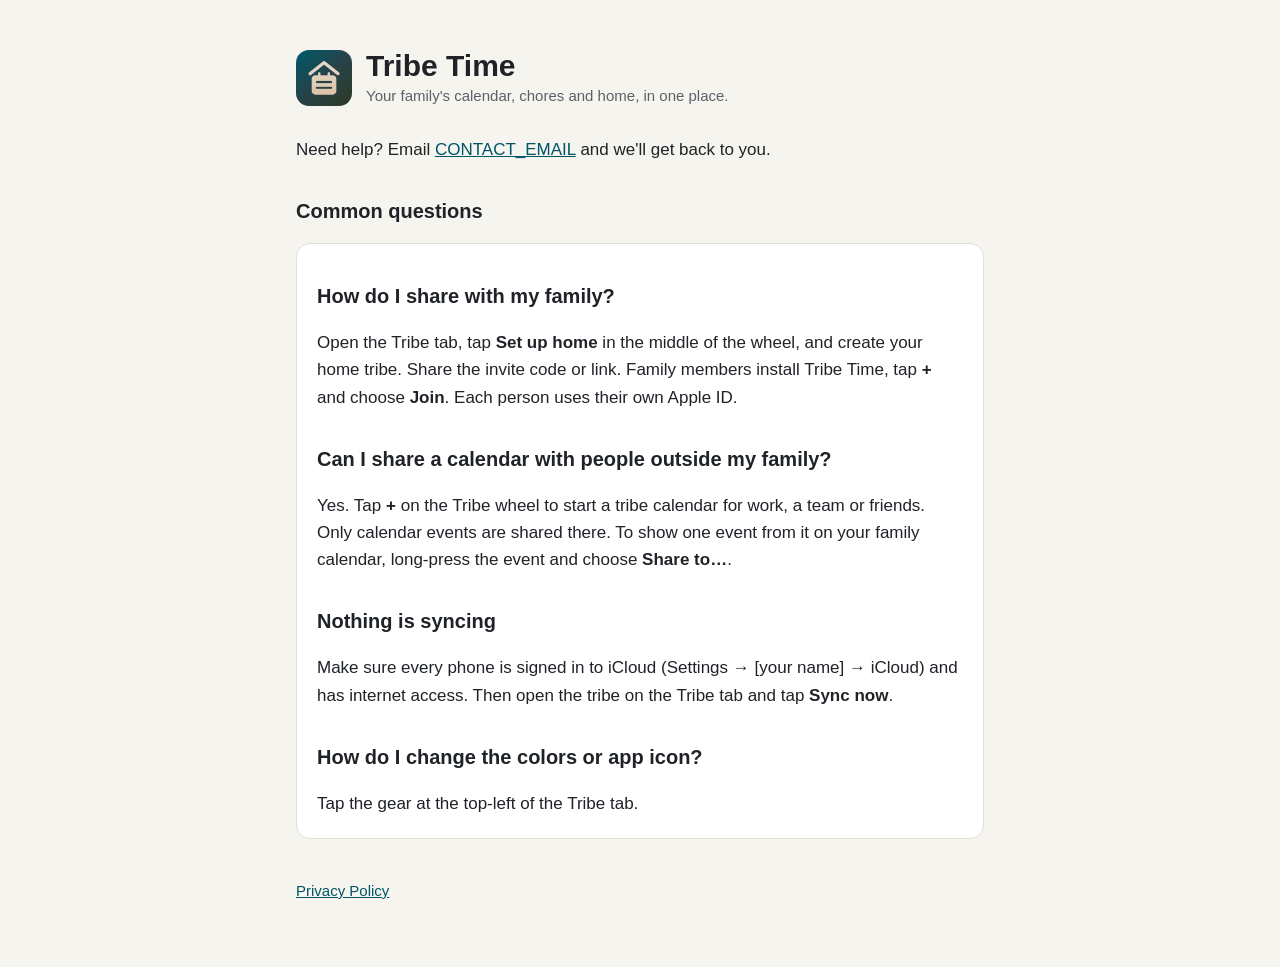
==== docs/index.html @ 21fc75c3 "Prepare for App Store submission - iPhone-only, portrait; ITSAppUsesNonExemptEncryption = NO - Add P" ====
<!doctype html>
<html lang="en">
<head>
<meta charset="utf-8">
<meta name="viewport" content="width=device-width, initial-scale=1">
<title>Tribe Time Support</title>
<link rel="stylesheet" href="style.css">
</head>
<body>
<main>
<header><img src="icon.png" alt=""><div><h1>Tribe Time</h1><div class="muted">Your family's calendar, chores and home, in one place.</div></div></header>

<p>Need help? Email <a href="mailto:CONTACT_EMAIL">CONTACT_EMAIL</a> and we'll get back to you.</p>

<h2>Common questions</h2>
<div class="card">
<h2>How do I share with my family?</h2>
<p>Open the Tribe tab, tap <strong>Set up home</strong> in the middle of the wheel, and create your home tribe. Share the invite code or link. Family members install Tribe Time, tap <strong>+</strong> and choose <strong>Join</strong>. Each person uses their own Apple ID.</p>
<h2>Can I share a calendar with people outside my family?</h2>
<p>Yes. Tap <strong>+</strong> on the Tribe wheel to start a tribe calendar for work, a team or friends. Only calendar events are shared there. To show one event from it on your family calendar, long-press the event and choose <strong>Share to…</strong>.</p>
<h2>Nothing is syncing</h2>
<p>Make sure every phone is signed in to iCloud (Settings → [your name] → iCloud) and has internet access. Then open the tribe on the Tribe tab and tap <strong>Sync now</strong>.</p>
<h2>How do I change the colors or app icon?</h2>
<p>Tap the gear at the top-left of the Tribe tab.</p>
</div>

<nav><a href="privacy.html">Privacy Policy</a></nav>
</main>
</body>
</html>
---- docs/style.css ----
:root { --ink: #1f2328; --muted: #5b6168; --accent: #005667; --bg: #f6f4ef; --card: #ffffff; --line: #e3dfd5; }
@media (prefers-color-scheme: dark) {
  :root { --ink: #ece9e2; --muted: #a9adb3; --accent: #5f9aa8; --bg: #141615; --card: #1d201f; --line: #2c302e; }
}
* { box-sizing: border-box; }
body { margin: 0; background: var(--bg); color: var(--ink); font: 17px/1.6 -apple-system, BlinkMacSystemFont, "Segoe UI", sans-serif; }
main { max-width: 720px; margin: 0 auto; padding: 48px 16px 64px; }
header { display: flex; align-items: center; gap: 14px; margin-bottom: 28px; }
header img { width: 56px; height: 56px; border-radius: 13px; }
h1 { font-size: 30px; line-height: 1.2; margin: 0; }
h2 { font-size: 20px; margin: 32px 0 8px; }
p, li { color: var(--ink); }
.muted { color: var(--muted); font-size: 15px; }
a { color: var(--accent); }
.card { background: var(--card); border: 1px solid var(--line); border-radius: 14px; padding: 4px 20px; margin-top: 16px; }
nav { margin-top: 40px; font-size: 15px; }
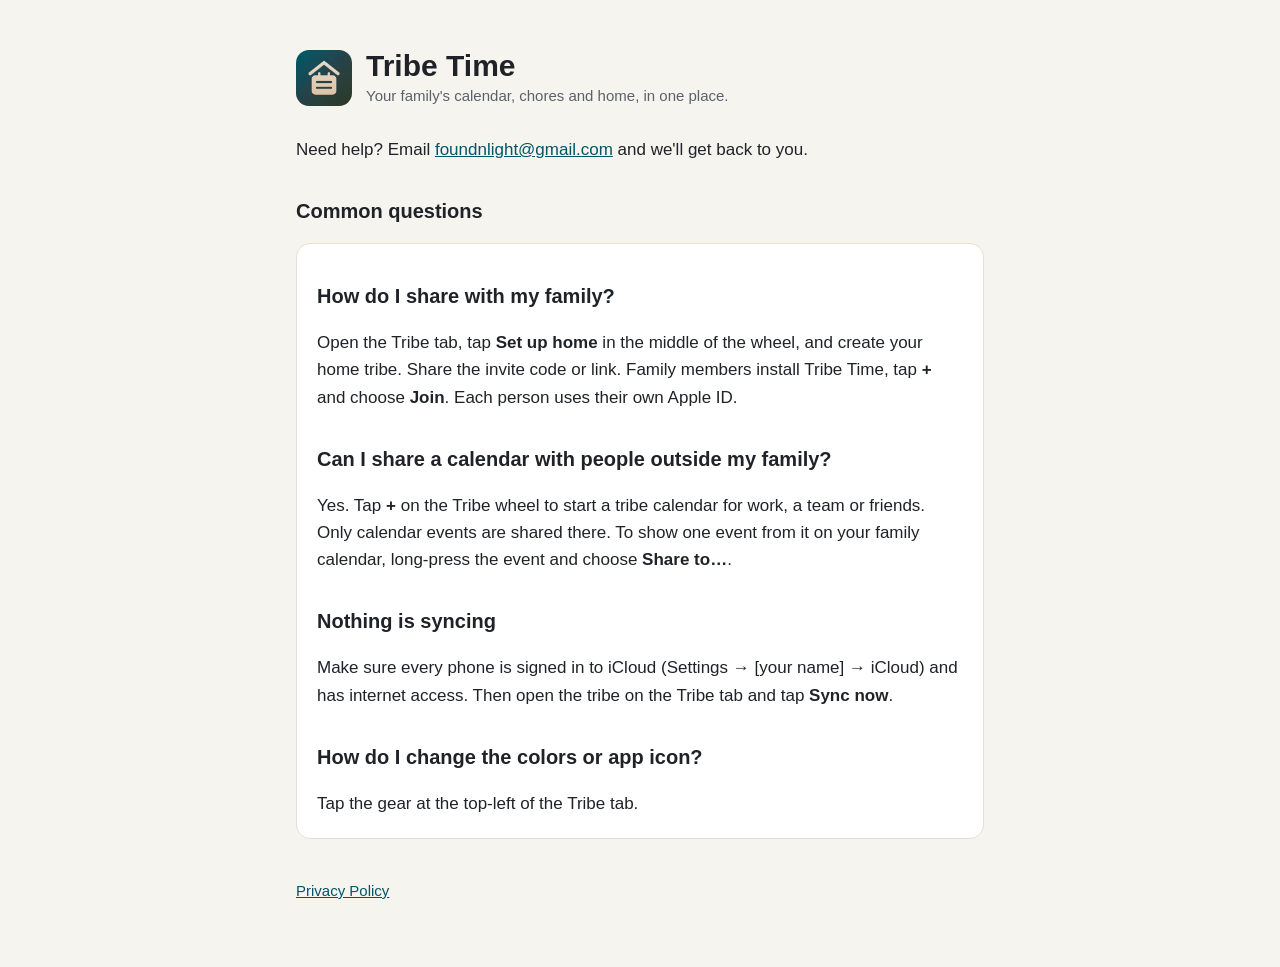
==== commit 5a2ffd6c: "Add contact email to privacy and support pages Co-Authored-By: Claude Opus 5.5 <noreply@anthropic.co" ====
--- a/docs/index.html
+++ b/docs/index.html
@@ -10,7 +10,7 @@
 <main>
 <header><img src="icon.png" alt=""><div><h1>Tribe Time</h1><div class="muted">Your family's calendar, chores and home, in one place.</div></div></header>
 
-<p>Need help? Email <a href="mailto:CONTACT_EMAIL">CONTACT_EMAIL</a> and we'll get back to you.</p>
+<p>Need help? Email <a href="mailto:foundnlight@gmail.com">foundnlight@gmail.com</a> and we'll get back to you.</p>
 
 <h2>Common questions</h2>
 <div class="card">
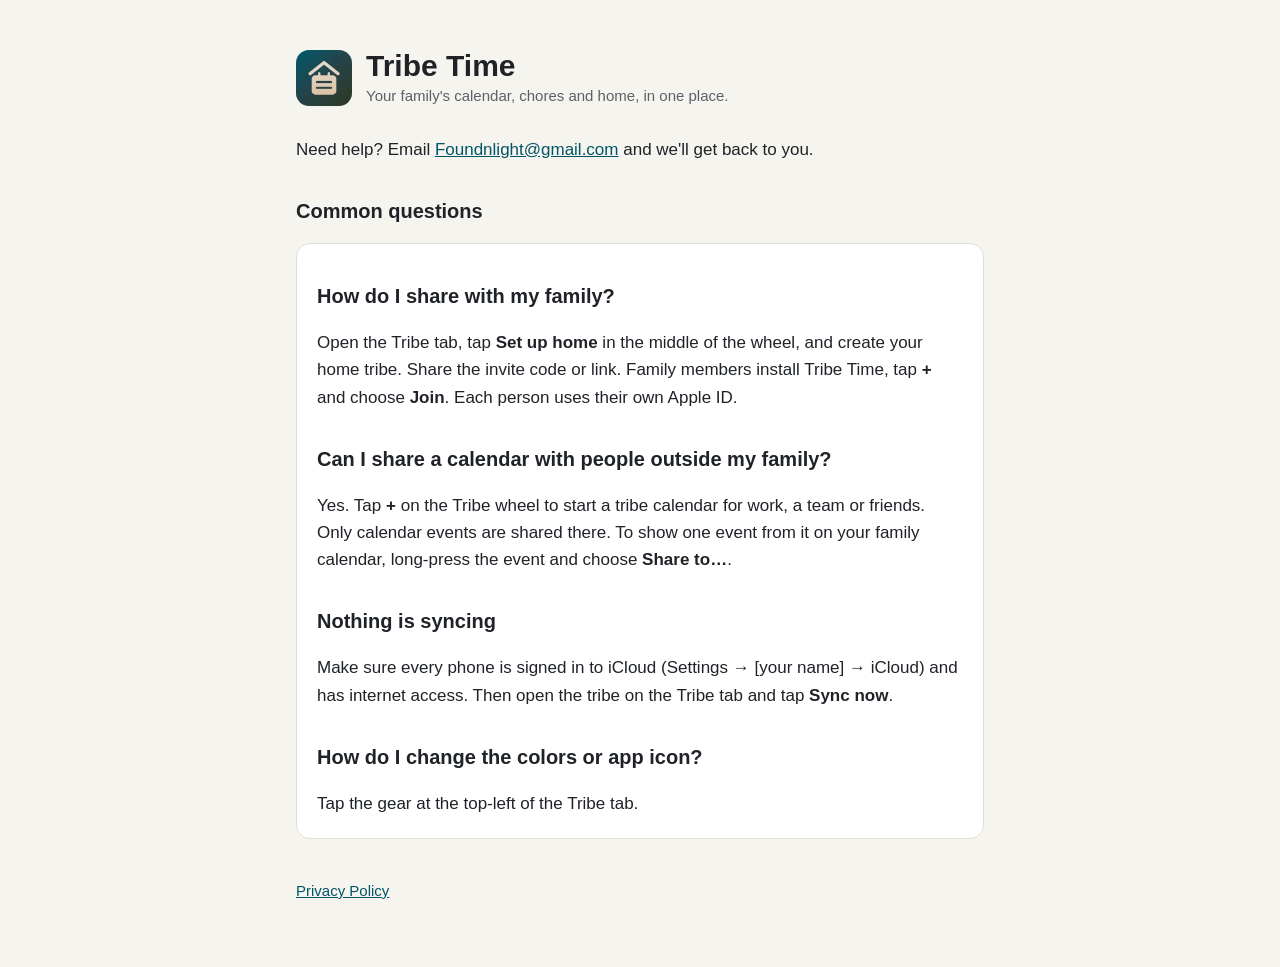
==== commit cb375669: "Capitalize contact email on pages Co-Authored-By: Claude Opus 5.5 <noreply@anthropic.com>" ====
--- a/docs/index.html
+++ b/docs/index.html
@@ -10,7 +10,7 @@
 <main>
 <header><img src="icon.png" alt=""><div><h1>Tribe Time</h1><div class="muted">Your family's calendar, chores and home, in one place.</div></div></header>
 
-<p>Need help? Email <a href="mailto:foundnlight@gmail.com">foundnlight@gmail.com</a> and we'll get back to you.</p>
+<p>Need help? Email <a href="mailto:Foundnlight@gmail.com">Foundnlight@gmail.com</a> and we'll get back to you.</p>
 
 <h2>Common questions</h2>
 <div class="card">
